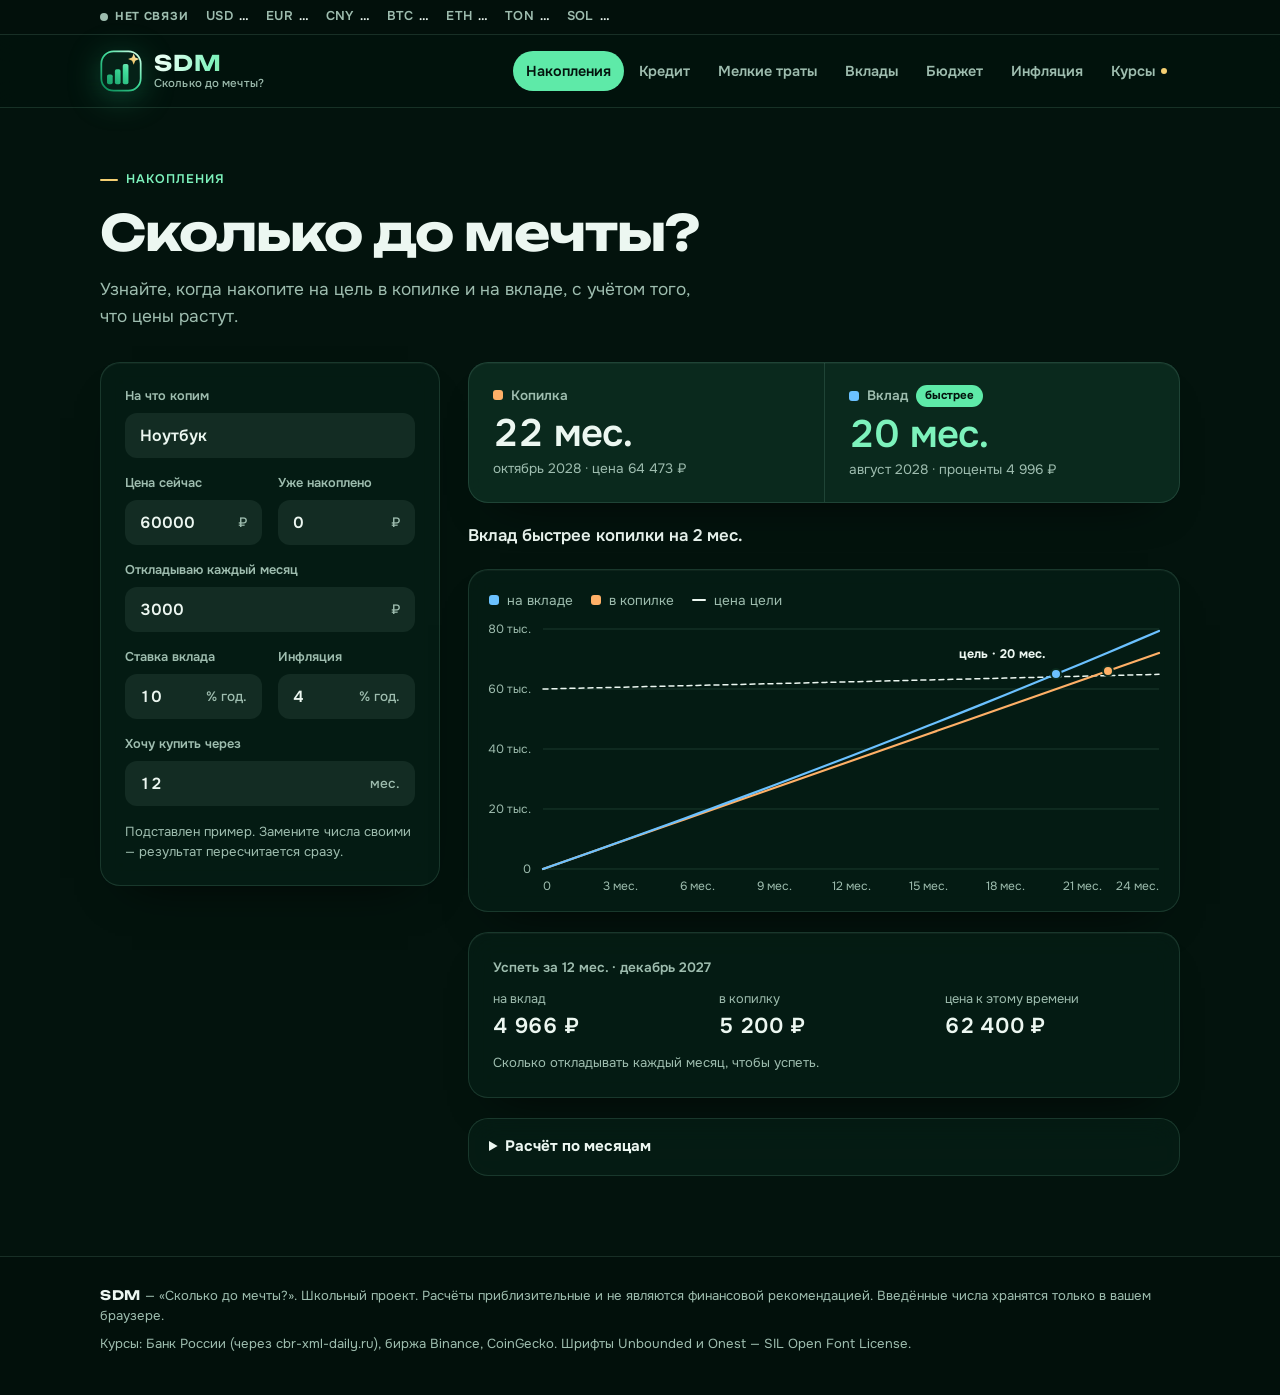
==== index.html @ 2f479aab "SDM: сайт «Сколько до мечты?» с новым дизайном и курсами онлайн - тёмно-зелёный переливающийся фон, " ====
<!doctype html>
<html lang="ru">
<head>
  <meta charset="utf-8">
  <meta name="viewport" content="width=device-width, initial-scale=1">
  <title>SDM — Сколько до мечты? Калькулятор накоплений для школьника</title>
  <meta name="description" content="SDM («Сколько до мечты?») — бесплатный калькулятор: когда накопите на мечту в копилке и на вкладе с учётом роста цен. Кредит, вклады, бюджет, инфляция и курсы валют.">
  <meta name="theme-color" content="#03130D">
  <link rel="canonical" href="https://egor0897.github.io/skolkodomechty/">
  <link rel="icon" href="favicon.svg" type="image/svg+xml">
  <meta property="og:type" content="website">
  <meta property="og:locale" content="ru_RU">
  <meta property="og:site_name" content="SDM — Сколько до мечты?">
  <meta property="og:title" content="SDM — Сколько до мечты? Калькулятор накоплений для школьника">
  <meta property="og:description" content="SDM («Сколько до мечты?») — бесплатный калькулятор: когда накопите на мечту в копилке и на вкладе с учётом роста цен. Кредит, вклады, бюджет, инфляция и курсы валют.">
  <meta property="og:url" content="https://egor0897.github.io/skolkodomechty/">
  <meta property="og:image" content="https://egor0897.github.io/skolkodomechty/img/og.jpg">
  <meta name="twitter:card" content="summary_large_image">
  <!-- шрифты Unbounded и Onest лежат на самом сайте, интернет-сервисы шрифтов не нужны -->
  <link rel="preload" href="fonts/onest-cyrillic-400-normal.woff2" as="font" type="font/woff2" crossorigin>
  <link rel="preload" href="fonts/unbounded-cyrillic-700-normal.woff2" as="font" type="font/woff2" crossorigin>
  <link rel="stylesheet" href="css/fonts.css">
  <link rel="stylesheet" href="css/style.css">
  <script type="application/ld+json">{"@context": "https://schema.org", "@type": "WebApplication", "name": "SDM — Сколько до мечты?", "alternateName": ["SDM", "Сколько до мечты"], "url": "https://egor0897.github.io/skolkodomechty/", "applicationCategory": "FinanceApplication", "operatingSystem": "Any", "inLanguage": "ru", "description": "SDM («Сколько до мечты?») — бесплатный калькулятор: когда накопите на мечту в копилке и на вкладе с учётом роста цен. Кредит, вклады, бюджет, инфляция и курсы валют.", "offers": {"@type": "Offer", "price": "0", "priceCurrency": "RUB"}}</script>
</head>
<!-- data-page сообщает скрипту app.js, какую страницу показать -->
<body data-page="goal">
  <div class="bg" aria-hidden="true"></div>

  <!-- строка курсов: её заполняет js/live.js -->
  <div class="ticker">
    <a class="wrap ticker-in" id="ticker-items" href="rates.html" aria-label="Курсы валют и криптовалют — открыть страницу «Курсы»"><span class="live"><i></i>загрузка…</span></a>
  </div>

  <header class="top">
    <div class="wrap top-in">
      <a class="brand" href="index.html" aria-label="SDM — Сколько до мечты? На главную">
        <svg viewBox="0 0 48 48" aria-hidden="true">
          <defs>
            <linearGradient id="sdm-g" x1="6" y1="44" x2="42" y2="4" gradientUnits="userSpaceOnUse"><stop offset="0" stop-color="#0E8F5C"/><stop offset=".55" stop-color="#3FDC9A"/><stop offset="1" stop-color="#C8FFE6"/></linearGradient>
            <linearGradient id="sdm-s" x1="33" y1="16" x2="43" y2="4" gradientUnits="userSpaceOnUse"><stop offset="0" stop-color="#E9B949"/><stop offset="1" stop-color="#FFF1C2"/></linearGradient>
          </defs>
          <rect x="1.5" y="1.5" width="45" height="45" rx="14" fill="#052117" stroke="url(#sdm-g)" stroke-width="2"/>
          <rect x="8" y="28" width="6.5" height="11" rx="2" fill="url(#sdm-g)"/>
          <rect x="17" y="22" width="6.5" height="17" rx="2" fill="url(#sdm-g)"/>
          <rect x="26" y="16" width="6.5" height="23" rx="2" fill="url(#sdm-g)"/>
          <path d="M38.5 4l1.8 4.6 4.6 1.8-4.6 1.8-1.8 4.6-1.8-4.6-4.6-1.8 4.6-1.8z" fill="url(#sdm-s)"/>
        </svg>
        <span class="brand-text"><b>SDM</b><small>Сколько до мечты?</small></span>
      </a>
      <nav class="nav" aria-label="Разделы">
        <a href="index.html" aria-current="page">Накопления</a>
        <a href="credit.html">Кредит</a>
        <a href="expenses.html">Мелкие траты</a>
        <a href="deposits.html">Вклады</a>
        <a href="budget.html">Бюджет</a>
        <a href="inflation.html">Инфляция</a>
        <a href="rates.html" class="new">Курсы</a>
      </nav>
    </div>
  </header>

  <main class="wrap">
    <section class="intro">
      <p class="eyebrow">Накопления</p>
      <h1>Сколько до мечты?</h1>
      <p class="lead">Узнайте, когда накопите на цель в копилке и на вкладе, с учётом того, что цены растут.</p>
    </section>

    <div class="layout">
      <!-- форму и результаты заполняет js/app.js -->
      <form class="card form" id="form" novalidate></form>
      <section class="results" id="results" aria-live="polite">
        <noscript><p class="alert">Для работы калькулятора включите JavaScript в браузере.</p></noscript>
      </section>
    </div>
  </main>

  <footer class="foot">
    <div class="wrap">
      <p><b>SDM</b> — «Сколько до мечты?». Школьный проект. Расчёты приблизительные и не являются финансовой рекомендацией. Введённые числа хранятся только в вашем браузере.</p>
      <p>Курсы: Банк России (через cbr-xml-daily.ru), биржа Binance, CoinGecko. Шрифты Unbounded и Onest — SIL Open Font License.</p>
    </div>
  </footer>

  <div class="tip" id="tip" role="tooltip" hidden></div>

  <script src="js/finance.js"></script>
  <script src="js/live.js"></script>
  <script src="js/app.js"></script>
</body>
</html>
---- css/fonts.css ----
/* Шрифты лежат на самом сайте (папка fonts): Unbounded — заголовки и логотип, Onest — текст.
   Оба шрифта бесплатные (лицензия SIL Open Font License). */
@font-face { font-family: "Unbounded"; font-style: normal; font-weight: 500; font-display: swap;
  src: url("../fonts/unbounded-cyrillic-500-normal.woff2") format("woff2"); unicode-range: U+0301,U+0400-045F,U+0490-0491,U+04B0-04B1,U+2116; }
@font-face { font-family: "Unbounded"; font-style: normal; font-weight: 500; font-display: swap;
  src: url("../fonts/unbounded-latin-ext-500-normal.woff2") format("woff2"); unicode-range: U+0100-02BA,U+02BD-02C5,U+02C7-02CC,U+02CE-02D7,U+02DD-02FF,U+0304,U+0308,U+0329,U+1D00-1DBF,U+1E00-1E9F,U+1EF2-1EFF,U+2020,U+20A0-20AB,U+20AD-20C0,U+2113,U+2C60-2C7F,U+A720-A7FF; }
@font-face { font-family: "Unbounded"; font-style: normal; font-weight: 500; font-display: swap;
  src: url("../fonts/unbounded-latin-500-normal.woff2") format("woff2"); unicode-range: U+0000-00FF,U+0131,U+0152-0153,U+02BB-02BC,U+02C6,U+02DA,U+02DC,U+0304,U+0308,U+0329,U+2000-206F,U+20AC,U+2122,U+2191,U+2193,U+2212,U+2215,U+FEFF,U+FFFD; }
@font-face { font-family: "Unbounded"; font-style: normal; font-weight: 700; font-display: swap;
  src: url("../fonts/unbounded-cyrillic-700-normal.woff2") format("woff2"); unicode-range: U+0301,U+0400-045F,U+0490-0491,U+04B0-04B1,U+2116; }
@font-face { font-family: "Unbounded"; font-style: normal; font-weight: 700; font-display: swap;
  src: url("../fonts/unbounded-latin-ext-700-normal.woff2") format("woff2"); unicode-range: U+0100-02BA,U+02BD-02C5,U+02C7-02CC,U+02CE-02D7,U+02DD-02FF,U+0304,U+0308,U+0329,U+1D00-1DBF,U+1E00-1E9F,U+1EF2-1EFF,U+2020,U+20A0-20AB,U+20AD-20C0,U+2113,U+2C60-2C7F,U+A720-A7FF; }
@font-face { font-family: "Unbounded"; font-style: normal; font-weight: 700; font-display: swap;
  src: url("../fonts/unbounded-latin-700-normal.woff2") format("woff2"); unicode-range: U+0000-00FF,U+0131,U+0152-0153,U+02BB-02BC,U+02C6,U+02DA,U+02DC,U+0304,U+0308,U+0329,U+2000-206F,U+20AC,U+2122,U+2191,U+2193,U+2212,U+2215,U+FEFF,U+FFFD; }
@font-face { font-family: "Onest"; font-style: normal; font-weight: 400; font-display: swap;
  src: url("../fonts/onest-cyrillic-400-normal.woff2") format("woff2"); unicode-range: U+0301,U+0400-045F,U+0490-0491,U+04B0-04B1,U+2116; }
@font-face { font-family: "Onest"; font-style: normal; font-weight: 400; font-display: swap;
  src: url("../fonts/onest-latin-ext-400-normal.woff2") format("woff2"); unicode-range: U+0100-02BA,U+02BD-02C5,U+02C7-02CC,U+02CE-02D7,U+02DD-02FF,U+0304,U+0308,U+0329,U+1D00-1DBF,U+1E00-1E9F,U+1EF2-1EFF,U+2020,U+20A0-20AB,U+20AD-20C0,U+2113,U+2C60-2C7F,U+A720-A7FF; }
@font-face { font-family: "Onest"; font-style: normal; font-weight: 400; font-display: swap;
  src: url("../fonts/onest-latin-400-normal.woff2") format("woff2"); unicode-range: U+0000-00FF,U+0131,U+0152-0153,U+02BB-02BC,U+02C6,U+02DA,U+02DC,U+0304,U+0308,U+0329,U+2000-206F,U+20AC,U+2122,U+2191,U+2193,U+2212,U+2215,U+FEFF,U+FFFD; }
@font-face { font-family: "Onest"; font-style: normal; font-weight: 500; font-display: swap;
  src: url("../fonts/onest-cyrillic-500-normal.woff2") format("woff2"); unicode-range: U+0301,U+0400-045F,U+0490-0491,U+04B0-04B1,U+2116; }
@font-face { font-family: "Onest"; font-style: normal; font-weight: 500; font-display: swap;
  src: url("../fonts/onest-latin-ext-500-normal.woff2") format("woff2"); unicode-range: U+0100-02BA,U+02BD-02C5,U+02C7-02CC,U+02CE-02D7,U+02DD-02FF,U+0304,U+0308,U+0329,U+1D00-1DBF,U+1E00-1E9F,U+1EF2-1EFF,U+2020,U+20A0-20AB,U+20AD-20C0,U+2113,U+2C60-2C7F,U+A720-A7FF; }
@font-face { font-family: "Onest"; font-style: normal; font-weight: 500; font-display: swap;
  src: url("../fonts/onest-latin-500-normal.woff2") format("woff2"); unicode-range: U+0000-00FF,U+0131,U+0152-0153,U+02BB-02BC,U+02C6,U+02DA,U+02DC,U+0304,U+0308,U+0329,U+2000-206F,U+20AC,U+2122,U+2191,U+2193,U+2212,U+2215,U+FEFF,U+FFFD; }
@font-face { font-family: "Onest"; font-style: normal; font-weight: 600; font-display: swap;
  src: url("../fonts/onest-cyrillic-600-normal.woff2") format("woff2"); unicode-range: U+0301,U+0400-045F,U+0490-0491,U+04B0-04B1,U+2116; }
@font-face { font-family: "Onest"; font-style: normal; font-weight: 600; font-display: swap;
  src: url("../fonts/onest-latin-ext-600-normal.woff2") format("woff2"); unicode-range: U+0100-02BA,U+02BD-02C5,U+02C7-02CC,U+02CE-02D7,U+02DD-02FF,U+0304,U+0308,U+0329,U+1D00-1DBF,U+1E00-1E9F,U+1EF2-1EFF,U+2020,U+20A0-20AB,U+20AD-20C0,U+2113,U+2C60-2C7F,U+A720-A7FF; }
@font-face { font-family: "Onest"; font-style: normal; font-weight: 600; font-display: swap;
  src: url("../fonts/onest-latin-600-normal.woff2") format("woff2"); unicode-range: U+0000-00FF,U+0131,U+0152-0153,U+02BB-02BC,U+02C6,U+02DA,U+02DC,U+0304,U+0308,U+0329,U+2000-206F,U+20AC,U+2122,U+2191,U+2193,U+2212,U+2215,U+FEFF,U+FFFD; }
@font-face { font-family: "Onest"; font-style: normal; font-weight: 700; font-display: swap;
  src: url("../fonts/onest-cyrillic-700-normal.woff2") format("woff2"); unicode-range: U+0301,U+0400-045F,U+0490-0491,U+04B0-04B1,U+2116; }
@font-face { font-family: "Onest"; font-style: normal; font-weight: 700; font-display: swap;
  src: url("../fonts/onest-latin-ext-700-normal.woff2") format("woff2"); unicode-range: U+0100-02BA,U+02BD-02C5,U+02C7-02CC,U+02CE-02D7,U+02DD-02FF,U+0304,U+0308,U+0329,U+1D00-1DBF,U+1E00-1E9F,U+1EF2-1EFF,U+2020,U+20A0-20AB,U+20AD-20C0,U+2113,U+2C60-2C7F,U+A720-A7FF; }
@font-face { font-family: "Onest"; font-style: normal; font-weight: 700; font-display: swap;
  src: url("../fonts/onest-latin-700-normal.woff2") format("woff2"); unicode-range: U+0000-00FF,U+0131,U+0152-0153,U+02BB-02BC,U+02C6,U+02DA,U+02DC,U+0304,U+0308,U+0329,U+2000-206F,U+20AC,U+2122,U+2191,U+2193,U+2212,U+2215,U+FEFF,U+FFFD; }
---- css/style.css ----
/* ОФОРМЛЕНИЕ САЙТА SDM — «Сколько до мечты?»
   Все цвета заданы один раз в переменных (--bg, --accent и т. д.).
   Фон — тёмно-зелёный и медленно «переливается» (блок .bg).
   Правила @media (max-width: ...) перестраивают страницу для телефонов. */

:root {
  --bg: #03130D;
  --surface: rgba(7, 32, 23, .66);
  --surface-2: rgba(14, 48, 35, .78);
  --solid: #0A2A1E;
  --soft: rgba(210, 255, 232, .07);
  --soft-2: rgba(210, 255, 232, .11);
  --ink: #ECF7F1;
  --muted: #9EBDAF;
  --line: rgba(170, 255, 214, .13);
  --accent: #5EEAA8;
  --accent-ink: #7DF2BC;
  --accent-soft: rgba(94, 234, 168, .14);
  --on-accent: #03130D;
  --gold: #F4CF72;
  --bad: #FF8F7D;
  --bad-soft: rgba(255, 143, 125, .14);
  --s1: #6BC1FF;      /* вклад */
  --s2: #FFB067;      /* копилка */
  --hover: rgba(255, 255, 255, .06);
  --bar-muted: rgba(210, 255, 232, .2);
  --shadow: 0 1px 0 rgba(255, 255, 255, .04) inset, 0 24px 48px -32px rgba(0, 0, 0, .9);
  --radius: 20px;
  --font: "Onest", system-ui, -apple-system, "Segoe UI", Roboto, sans-serif;
  --display: "Unbounded", "Onest", system-ui, sans-serif;
  color-scheme: dark;
}

*, *::before, *::after { box-sizing: border-box; }
[hidden] { display: none !important; }
html { background: var(--bg); }
body { margin: 0; min-height: 100vh; background: var(--bg); color: var(--ink); font-family: var(--font); font-size: 16px; line-height: 1.55; -webkit-font-smoothing: antialiased; overflow-x: hidden; }
h1, h2, p { margin: 0; }
a { color: inherit; }
:focus-visible { outline: 2px solid var(--accent); outline-offset: 3px; border-radius: 6px; }
.wrap { max-width: 1120px; margin-inline: auto; padding-left: max(20px, env(safe-area-inset-left, 0px)); padding-right: max(20px, env(safe-area-inset-right, 0px)); }
.sr { position: absolute; width: 1px; height: 1px; overflow: hidden; clip: rect(0 0 0 0); white-space: nowrap; }

/* ---------- переливающийся фон ----------
   Несколько размытых зелёных «пятен» медленно плавают, а сверху проходит блик.
   Двигаем только transform — это не нагружает компьютер. */
.bg { position: fixed; inset: 0; z-index: -1; overflow: hidden; pointer-events: none; background: radial-gradient(120% 90% at 50% 0%, #0C3D2B 0%, #06261C 45%, #03150F 100%); }
.bg::before { content: ""; position: absolute; inset: -25%;
  background:
    radial-gradient(28% 24% at 22% 28%, rgba(30, 175, 110, .72), transparent 70%),
    radial-gradient(26% 22% at 78% 18%, rgba(14, 135, 115, .75), transparent 70%),
    radial-gradient(32% 28% at 64% 82%, rgba(60, 205, 130, .45), transparent 70%),
    radial-gradient(24% 24% at 14% 84%, rgba(10, 110, 80, .8), transparent 70%),
    radial-gradient(20% 18% at 88% 62%, rgba(150, 225, 110, .26), transparent 70%),
    radial-gradient(18% 16% at 46% 50%, rgba(20, 150, 140, .35), transparent 70%);
  filter: blur(42px); animation: drift 22s ease-in-out infinite alternate; }
.bg::after { content: ""; position: absolute; top: -50%; left: -100%; width: 300%; height: 200%;
  background: linear-gradient(110deg, transparent 36%, rgba(170, 255, 215, .09) 45%, rgba(255, 236, 170, .08) 50%, rgba(120, 255, 200, .09) 55%, transparent 64%);
  animation: sheen 12s ease-in-out infinite alternate; }
@keyframes drift {
  0% { transform: translate3d(0, 0, 0) rotate(0deg) scale(1); }
  50% { transform: translate3d(4%, -3%, 0) rotate(8deg) scale(1.08); }
  100% { transform: translate3d(-4%, 3%, 0) rotate(-6deg) scale(1.02); }
}
@keyframes sheen { from { transform: translateX(-26%); } to { transform: translateX(26%); } }

/* ---------- бегущая строка курсов (без движения: прокручивается пальцем) ---------- */
.ticker { border-bottom: 1px solid var(--line); background: rgba(2, 14, 10, .55); font-size: .8rem; }
.ticker-in { display: flex; align-items: center; gap: 18px; min-height: 34px; overflow-x: auto; scrollbar-width: none; white-space: nowrap; }
.ticker-in::-webkit-scrollbar { display: none; }
.ticker a { text-decoration: none; display: flex; align-items: center; gap: 18px; }
.t-item { display: inline-flex; align-items: baseline; gap: 6px; font-variant-numeric: tabular-nums; }
.t-item b { font-weight: 600; color: var(--muted); letter-spacing: .02em; }
.t-item span { font-weight: 600; transition: color .4s; }
.t-ch { font-size: .74rem; font-weight: 600; }
.up { color: var(--accent-ink); }
.down { color: var(--bad); }
.flash-up { color: var(--accent-ink) !important; }
.flash-down { color: var(--bad) !important; }
.live { display: inline-flex; align-items: center; gap: 7px; font-size: .72rem; font-weight: 700; letter-spacing: .06em; text-transform: uppercase; color: var(--muted); }
.live i { width: 8px; height: 8px; border-radius: 50%; background: var(--muted); flex: none; }
.live.on { color: var(--accent-ink); }
.live.on i { background: var(--accent); box-shadow: 0 0 0 0 rgba(94, 234, 168, .6); animation: pulse 1.8s ease-out infinite; }
.live.slow { color: var(--gold); }
.live.slow i { background: var(--gold); }
@keyframes pulse { 0% { box-shadow: 0 0 0 0 rgba(94, 234, 168, .55); } 100% { box-shadow: 0 0 0 9px rgba(94, 234, 168, 0); } }

/* ---------- шапка ---------- */
.top { position: sticky; top: 0; z-index: 20; background: rgba(3, 19, 13, .62); backdrop-filter: saturate(1.3) blur(16px); -webkit-backdrop-filter: saturate(1.3) blur(16px); border-bottom: 1px solid var(--line); }
.top-in { display: flex; align-items: center; gap: 24px; min-height: 72px; }
.brand { display: flex; align-items: center; gap: 12px; text-decoration: none; flex: none; }
.brand svg { width: 42px; height: 42px; flex: none; filter: drop-shadow(0 6px 16px rgba(46, 210, 140, .28)); }
.brand-text { display: flex; flex-direction: column; line-height: 1.05; }
.brand-text b { font-family: var(--display); font-weight: 700; font-size: 1.35rem; letter-spacing: .04em; background: linear-gradient(100deg, #E9FFF4 10%, #7DF2BC 55%, #F4CF72 95%); -webkit-background-clip: text; background-clip: text; color: transparent; }
.brand-text small { font-size: .72rem; font-weight: 500; color: var(--muted); margin-top: 3px; letter-spacing: .01em; }
.nav { display: flex; gap: 2px; margin-left: auto; min-width: 0; overflow-x: auto; scrollbar-width: none; }
.nav::-webkit-scrollbar { display: none; }
.nav a { padding: 9px 13px; border-radius: 999px; font-size: .9rem; font-weight: 600; color: var(--muted); text-decoration: none; white-space: nowrap; transition: color .2s, background-color .2s; }
.nav a:hover { color: var(--ink); background: var(--soft); }
.nav a[aria-current="page"] { color: var(--on-accent); background: var(--accent); }
.nav a.new::after { content: ""; display: inline-block; width: 6px; height: 6px; margin-left: 6px; border-radius: 50%; background: var(--gold); vertical-align: 2px; }
.nav a[aria-current="page"].new::after { background: var(--on-accent); }
@media (max-width: 980px) {
  .top-in { flex-wrap: wrap; gap: 8px; padding-block: 10px; min-height: 0; }
  .nav { margin-left: -13px; width: calc(100% + 13px); }
}

/* ---------- заголовок страницы ---------- */
.intro { padding-block: 56px 32px; max-width: 720px; }
.eyebrow { display: inline-flex; align-items: center; gap: 8px; font-size: .78rem; font-weight: 600; letter-spacing: .08em; text-transform: uppercase; color: var(--accent-ink); margin-bottom: 16px; }
.eyebrow::before { content: ""; width: 18px; height: 2px; border-radius: 1px; background: var(--gold); }
h1 { font-family: var(--display); font-weight: 700; font-size: clamp(1.9rem, 1.2rem + 3vw, 3.1rem); line-height: 1.1; letter-spacing: -.02em; text-wrap: balance; }
.lead { margin-top: 16px; font-size: 1.08rem; color: var(--muted); max-width: 56ch; }

/* ---------- раскладка ---------- */
.layout { display: grid; grid-template-columns: minmax(0, 340px) minmax(0, 1fr); gap: 28px; align-items: start; padding-bottom: 80px; }
.layout.wide-form { grid-template-columns: minmax(0, 1.1fr) minmax(0, 1fr); }
@media (max-width: 900px) { .layout, .layout.wide-form { grid-template-columns: 1fr; } }
.card { background: var(--surface); border: 1px solid var(--line); border-radius: var(--radius); padding: 24px; box-shadow: var(--shadow); min-width: 0; backdrop-filter: blur(14px) saturate(1.2); -webkit-backdrop-filter: blur(14px) saturate(1.2); }
.card-title { font-size: 1rem; font-weight: 700; margin-bottom: 16px; }
.card-head { display: flex; align-items: center; justify-content: space-between; gap: 12px; flex-wrap: wrap; margin-bottom: 16px; }
.card-head .card-title { margin: 0; }

/* ---------- форма ---------- */
.form { display: grid; grid-template-columns: repeat(2, minmax(0, 1fr)); gap: 16px; }
.field { display: flex; flex-direction: column; gap: 6px; min-width: 0; }
.field.wide, .form .hint, .form-group { grid-column: 1 / -1; }
.label { font-size: .8rem; font-weight: 600; color: var(--muted); }
.input { display: flex; align-items: center; min-width: 0; background: var(--soft); border: 1px solid transparent; border-radius: 12px; transition: border-color .2s, background-color .2s; }
.input:hover { background: var(--soft-2); }
.input:focus-within { border-color: var(--accent); background: rgba(3, 19, 13, .6); }
.input input, .input select { flex: 1; min-width: 0; width: 100%; border: 0; background: transparent; color: var(--ink); font: 600 1rem/1.2 var(--font); font-variant-numeric: tabular-nums; padding: 12px 14px; }
.input input:focus, .input select:focus { outline: none; }
.input input::placeholder { color: var(--muted); font-weight: 500; }
.input select { cursor: pointer; appearance: none; -webkit-appearance: none; }
.input select option { background: var(--solid); color: var(--ink); }
.input.sel::after { content: "▾"; color: var(--muted); font-size: .8rem; padding-right: 12px; pointer-events: none; }
.unit { padding-right: 14px; color: var(--muted); font-size: .85rem; font-weight: 500; white-space: nowrap; }
.hint { font-size: .82rem; color: var(--muted); line-height: 1.5; }
.form-group { font-weight: 700; font-size: .95rem; margin-top: 4px; }
.offer { grid-column: 1 / -1; display: grid; grid-template-columns: 1fr; gap: 12px; margin: 0; padding: 16px 0 0; border: 0; border-top: 1px solid var(--line); }
.offer.filled { animation: glow 1.6s ease-out; }
@keyframes glow { from { background: var(--accent-soft); } to { background: transparent; } }
.expenses-form { display: flex; flex-direction: column; gap: 10px; }
.exp-head, .exp-row { display: grid; grid-template-columns: minmax(0, 1.7fr) minmax(0, 1fr) minmax(0, .7fr) minmax(0, 1.15fr); gap: 8px; align-items: center; }
.exp-head span { font-size: .78rem; font-weight: 600; color: var(--muted); padding-left: 4px; }
.exp-row .input input, .exp-row .input select { padding: 10px 12px; font-size: .95rem; }
@media (max-width: 560px) {
  .exp-head { display: none; }
  .exp-row { grid-template-columns: repeat(3, minmax(0, 1fr)); padding-bottom: 10px; border-bottom: 1px solid var(--line); }
  .exp-row .input:first-child { grid-column: 1 / -1; }
}

/* ---------- результаты ---------- */
.results { display: flex; flex-direction: column; gap: 20px; min-width: 0; }
.stats { display: grid; grid-template-columns: repeat(2, minmax(0, 1fr)); background: var(--surface-2); border: 1px solid var(--line); border-radius: var(--radius); box-shadow: var(--shadow); overflow: hidden; backdrop-filter: blur(14px); -webkit-backdrop-filter: blur(14px); }
.stats.three { grid-template-columns: repeat(3, minmax(0, 1fr)); }
.stat { padding: 22px 24px; display: flex; flex-direction: column; min-width: 0; }
.stat + .stat { border-left: 1px solid var(--line); }
@media (max-width: 640px) {
  .stats, .stats.three { grid-template-columns: 1fr; }
  .stat + .stat { border-left: 0; border-top: 1px solid var(--line); }
}
.stat-k { display: flex; align-items: center; gap: 8px; font-size: .85rem; font-weight: 600; color: var(--muted); }
.stat-k em { font-style: normal; font-size: .72rem; font-weight: 700; color: var(--on-accent); background: var(--accent); border-radius: 999px; padding: 2px 9px; }
.stat strong { margin: 6px 0 2px; font-weight: 600; letter-spacing: -.02em; line-height: 1.15; font-size: clamp(1.7rem, 1.3rem + 1.4vw, 2.4rem); font-variant-numeric: tabular-nums; overflow-wrap: anywhere; transition: color .4s; }
.stats.three .stat strong { font-size: clamp(1.4rem, 1.1rem + 1vw, 1.9rem); }
.stat.win strong { color: var(--accent-ink); }
.stat.warn strong { color: var(--bad); }
.stat-sub { font-size: .85rem; color: var(--muted); }
.key { display: inline-block; width: 10px; height: 10px; border-radius: 3px; flex: none; }
.key.deposit { background: var(--s1); }
.key.piggy { background: var(--s2); }
.key.price { width: 14px; height: 2px; border-radius: 1px; background: var(--ink); }
.verdict { font-size: 1.05rem; font-weight: 600; }
.note { font-size: .95rem; margin-top: 12px; }
.accent { color: var(--accent-ink); }
.alert { background: var(--bad-soft); color: var(--bad); border-radius: 12px; padding: 12px 16px; font-size: .9rem; font-weight: 600; }

/* ---------- график ---------- */
.chart-card { padding: 20px 20px 14px; margin: 0; }
.legend { list-style: none; margin: 0; padding: 0; display: flex; flex-wrap: wrap; gap: 6px 18px; font-size: .85rem; color: var(--muted); }
.legend li { display: flex; align-items: center; gap: 8px; }
.chart { display: grid; grid-template-columns: 54px minmax(0, 1fr); grid-template-rows: 240px 28px; margin-top: 18px; }
.y-axis { position: relative; }
.y-axis span { position: absolute; right: 12px; transform: translateY(-50%); font-size: .75rem; color: var(--muted); white-space: nowrap; font-variant-numeric: tabular-nums; }
.plot { position: relative; }
.plot svg { position: absolute; inset: 0; width: 100%; height: 100%; overflow: visible; }
.grid { stroke: var(--line); stroke-width: 1; vector-effect: non-scaling-stroke; }
.ln { fill: none; stroke-width: 2.2; stroke-linejoin: round; stroke-linecap: round; vector-effect: non-scaling-stroke; }
.ln.deposit { stroke: var(--s1); }
.ln.piggy { stroke: var(--s2); }
.ln.price { stroke: var(--ink); stroke-width: 1.5; stroke-dasharray: 5 4; }
.hit { fill: transparent; }
.hit:hover { fill: var(--hover); }
.dot { position: absolute; width: 12px; height: 12px; border-radius: 50%; transform: translate(-50%, -50%); border: 2px solid var(--solid); pointer-events: none; }
.dot.deposit { background: var(--s1); }
.dot.piggy { background: var(--s2); }
.dot-label { position: absolute; transform: translate(10px, -150%); font-size: .78rem; font-weight: 700; white-space: nowrap; pointer-events: none; }
.dot-label.left { transform: translate(calc(-100% - 10px), -150%); }
.x-axis { grid-column: 2; position: relative; }
.x-axis span { position: absolute; top: 8px; transform: translateX(-50%); font-size: .75rem; color: var(--muted); white-space: nowrap; }
.x-axis span.start { transform: none; }
.x-axis span.end { transform: translateX(-100%); }
@media (max-width: 560px) {
  .chart { grid-template-columns: 46px minmax(0, 1fr); grid-template-rows: 220px 28px; }
  .x-axis span:nth-child(even) { display: none; }
}
.tip { position: fixed; z-index: 50; pointer-events: none; background: #EAF8F0; color: #052117; border-radius: 10px; padding: 10px 12px; font-size: .8rem; line-height: 1.6; font-variant-numeric: tabular-nums; box-shadow: 0 10px 30px -12px rgba(0, 0, 0, .7); }
.tip b { display: block; margin-bottom: 2px; }
.tip div { display: flex; align-items: center; gap: 8px; }
.tip .key.price { background: #052117; }

/* ---------- план, полоски ---------- */
.plan-k { font-size: .85rem; font-weight: 600; color: var(--muted); }
.plan-row { display: grid; grid-template-columns: repeat(3, minmax(0, 1fr)); gap: 16px; margin: 12px 0 10px; }
.result-card .plan-row { grid-template-columns: repeat(2, minmax(0, 1fr)); }
.plan-row div { display: flex; flex-direction: column; min-width: 0; }
.plan-row span { font-size: .8rem; color: var(--muted); }
.plan-row strong { font-size: 1.35rem; font-weight: 600; letter-spacing: -.01em; font-variant-numeric: tabular-nums; }
@media (max-width: 520px) { .plan-row, .result-card .plan-row { grid-template-columns: 1fr; } }
.bars { display: flex; flex-direction: column; gap: 14px; }
.bar-row { display: grid; grid-template-columns: minmax(0, 190px) minmax(0, 1fr); gap: 14px; align-items: center; }
.bar-label { font-size: .9rem; line-height: 1.3; overflow-wrap: anywhere; }
.bar-label small { display: block; color: var(--muted); font-size: .78rem; }
.bar-track { position: relative; height: 22px; margin-right: 96px; }
.bar { position: absolute; left: 0; top: 3px; height: 16px; min-width: 2px; border-radius: 0 6px 6px 0; background: linear-gradient(90deg, #1FA971, var(--accent)); }
.bar.muted { background: var(--bar-muted); }
.bar-val { position: absolute; top: 50%; transform: translate(10px, -50%); font-size: .85rem; font-weight: 700; white-space: nowrap; font-variant-numeric: tabular-nums; }
@media (max-width: 520px) { .bar-row { grid-template-columns: 1fr; gap: 4px; } }

/* ---------- таблицы ---------- */
.months { background: var(--surface); border: 1px solid var(--line); border-radius: var(--radius); padding: 16px 20px; backdrop-filter: blur(14px); -webkit-backdrop-filter: blur(14px); }
.months summary { cursor: pointer; font-weight: 700; font-size: .95rem; }
.table-wrap { margin-top: 14px; max-height: 360px; overflow: auto; }
.table-wrap.plain { max-height: none; margin-top: 0; }
table { width: 100%; border-collapse: collapse; font-size: .85rem; font-variant-numeric: tabular-nums; }
th, td { padding: 8px 10px; text-align: right; white-space: nowrap; border-bottom: 1px solid var(--line); }
th { position: sticky; top: 0; background: var(--solid); color: var(--muted); font-size: .75rem; font-weight: 600; }
th:first-child, td:first-child { text-align: left; }
tr.goal td { background: var(--accent-soft); color: var(--accent-ink); font-weight: 700; }

/* ---------- бюджет ---------- */
.budget-rows { display: flex; flex-direction: column; gap: 18px; }
.budget-rows + .hint, .col-labels + .hint { margin-top: 14px; }
.brow { display: grid; grid-template-columns: minmax(0, 190px) minmax(0, 1fr) minmax(0, 130px); gap: 16px; align-items: center; }
.brow-name strong { display: block; }
.brow-name span { font-size: .82rem; color: var(--muted); }
.btrack { position: relative; height: 14px; border-radius: 7px; background: var(--soft-2); }
.bfill { position: absolute; left: 0; top: 0; bottom: 0; border-radius: 7px; background: var(--accent); }
.bfill.high, .bfill.low { background: var(--bad); }
.bmark { position: absolute; top: -5px; bottom: -5px; width: 2px; margin-left: -1px; background: var(--gold); border-radius: 1px; }
.brow-pct { display: flex; flex-direction: column; align-items: flex-end; gap: 2px; }
.brow-pct strong { font-variant-numeric: tabular-nums; }
.chip { font-size: .72rem; font-weight: 700; border-radius: 999px; padding: 2px 9px; white-space: nowrap; }
.chip.ok { color: var(--accent-ink); background: var(--accent-soft); }
.chip.high, .chip.low { color: var(--bad); background: var(--bad-soft); }
@media (max-width: 640px) {
  .brow { grid-template-columns: 1fr; gap: 8px; }
  .brow-pct { flex-direction: row; align-items: center; justify-content: space-between; }
}

/* ---------- столбики инфляции ---------- */
.cols { display: flex; align-items: flex-end; gap: 4px; height: 210px; padding-top: 26px; }
.col { flex: 1; position: relative; height: 100%; display: flex; align-items: flex-end; justify-content: center; min-width: 0; }
.col-fill { width: 100%; max-width: 26px; min-height: 2px; border-radius: 5px 5px 0 0; background: var(--bar-muted); transition: opacity .2s; }
.col-fill.last { background: linear-gradient(180deg, var(--accent), #1FA971); }
.col:hover .col-fill { opacity: .75; }
.col-val { position: absolute; bottom: calc(var(--h) + 4px); left: 50%; transform: translateX(-50%); font-size: .75rem; font-weight: 700; white-space: nowrap; pointer-events: none; }
.col:first-child .col-val { left: 0; transform: none; }
.col:last-child .col-val { left: auto; right: 0; transform: none; }
.col-labels { display: flex; gap: 4px; margin-top: 8px; }
.col-labels span { flex: 1; text-align: center; font-size: .72rem; color: var(--muted); white-space: nowrap; min-width: 0; }

/* ---------- предложения банка (строки внутри одной карточки, без вложенных окон) ---------- */
.offers-list { display: flex; flex-direction: column; }
.o-row { display: grid; grid-template-columns: minmax(0, 1fr) auto; gap: 8px 18px; align-items: center; padding: 16px 0; border-top: 1px solid var(--line); }
.o-row:first-child { border-top: 0; padding-top: 0; }
.o-name { font-weight: 700; font-size: 1rem; }
.o-name small { display: inline-block; margin-left: 8px; font-size: .7rem; font-weight: 700; color: var(--on-accent); background: var(--gold); border-radius: 999px; padding: 1px 8px; vertical-align: 2px; }
.o-text { font-size: .88rem; color: var(--muted); margin-top: 3px; }
.o-actions { display: flex; gap: 8px; flex-wrap: wrap; justify-content: flex-end; }
.btn { display: inline-flex; align-items: center; justify-content: center; gap: 6px; min-height: 40px; padding: 8px 16px; border-radius: 999px; font: 600 .88rem/1 var(--font); text-decoration: none; cursor: pointer; border: 1px solid var(--line); background: var(--soft); color: var(--ink); white-space: nowrap; transition: background-color .2s, border-color .2s, color .2s; }
.btn:hover { background: var(--soft-2); border-color: rgba(170, 255, 214, .3); }
.btn.primary { background: var(--accent); border-color: var(--accent); color: var(--on-accent); }
.btn.primary:hover { background: var(--accent-ink); }
.btn svg { width: 14px; height: 14px; flex: none; }
.fine { font-size: .75rem; color: var(--muted); margin-top: 14px; line-height: 1.5; }
@media (max-width: 560px) {
  .o-row { grid-template-columns: 1fr; }
  .o-actions { justify-content: flex-start; }
}

/* ---------- курсы: криптовалюты и валюты ---------- */
.mkt { display: flex; flex-direction: column; }
.m-row { display: grid; grid-template-columns: minmax(0, 1.4fr) minmax(0, 1fr) minmax(0, 1fr) 76px 96px; gap: 12px; align-items: center; padding: 12px 0; border-top: 1px solid var(--line); font-variant-numeric: tabular-nums; }
.m-row.head { border-top: 0; padding-top: 0; font-size: .74rem; font-weight: 600; color: var(--muted); }
.m-row.fx { grid-template-columns: minmax(0, 1.6fr) minmax(0, 1fr) minmax(0, 1fr); }
.m-row > :not(:first-child) { text-align: right; }
.coin { display: flex; align-items: center; gap: 10px; min-width: 0; }
.coin i.sm { font-size: .5rem; letter-spacing: -.02em; }
.coin i { width: 32px; height: 32px; border-radius: 50%; display: grid; place-items: center; flex: none; font: 700 .62rem/1 var(--display); color: #052117; background: var(--c, var(--accent)); }
.coin b { display: block; font-weight: 700; }
.coin small { display: block; color: var(--muted); font-size: .76rem; overflow: hidden; text-overflow: ellipsis; white-space: nowrap; }
.px { font-weight: 600; transition: color .5s; }
.px-rub { color: var(--muted); font-size: .88rem; }
.ch { font-weight: 700; font-size: .85rem; }
.spark { width: 96px; height: 30px; display: block; }
.spark path { fill: none; stroke-width: 1.6; stroke-linejoin: round; stroke-linecap: round; }
.spark.up path { stroke: var(--accent); }
.spark.down path { stroke: var(--bad); }
.wait { color: var(--muted); }
@media (max-width: 640px) {
  .m-row { grid-template-columns: minmax(0, 1.3fr) minmax(0, 1fr) 64px; }
  .m-row .px-rub, .m-row .spark-cell { display: none; }
  .m-row.fx { grid-template-columns: minmax(0, 1.4fr) minmax(0, 1fr) minmax(0, .8fr); }
}

/* ---------- подвал ---------- */
.foot { border-top: 1px solid var(--line); padding-block: 28px 40px; font-size: .82rem; color: var(--muted); background: rgba(2, 14, 10, .45); }
.foot p + p { margin-top: 8px; }
.foot b { color: var(--ink); font-family: var(--display); font-weight: 700; letter-spacing: .04em; }

@media (prefers-reduced-motion: reduce) {
  *, *::before, *::after { transition: none !important; animation: none !important; }
}
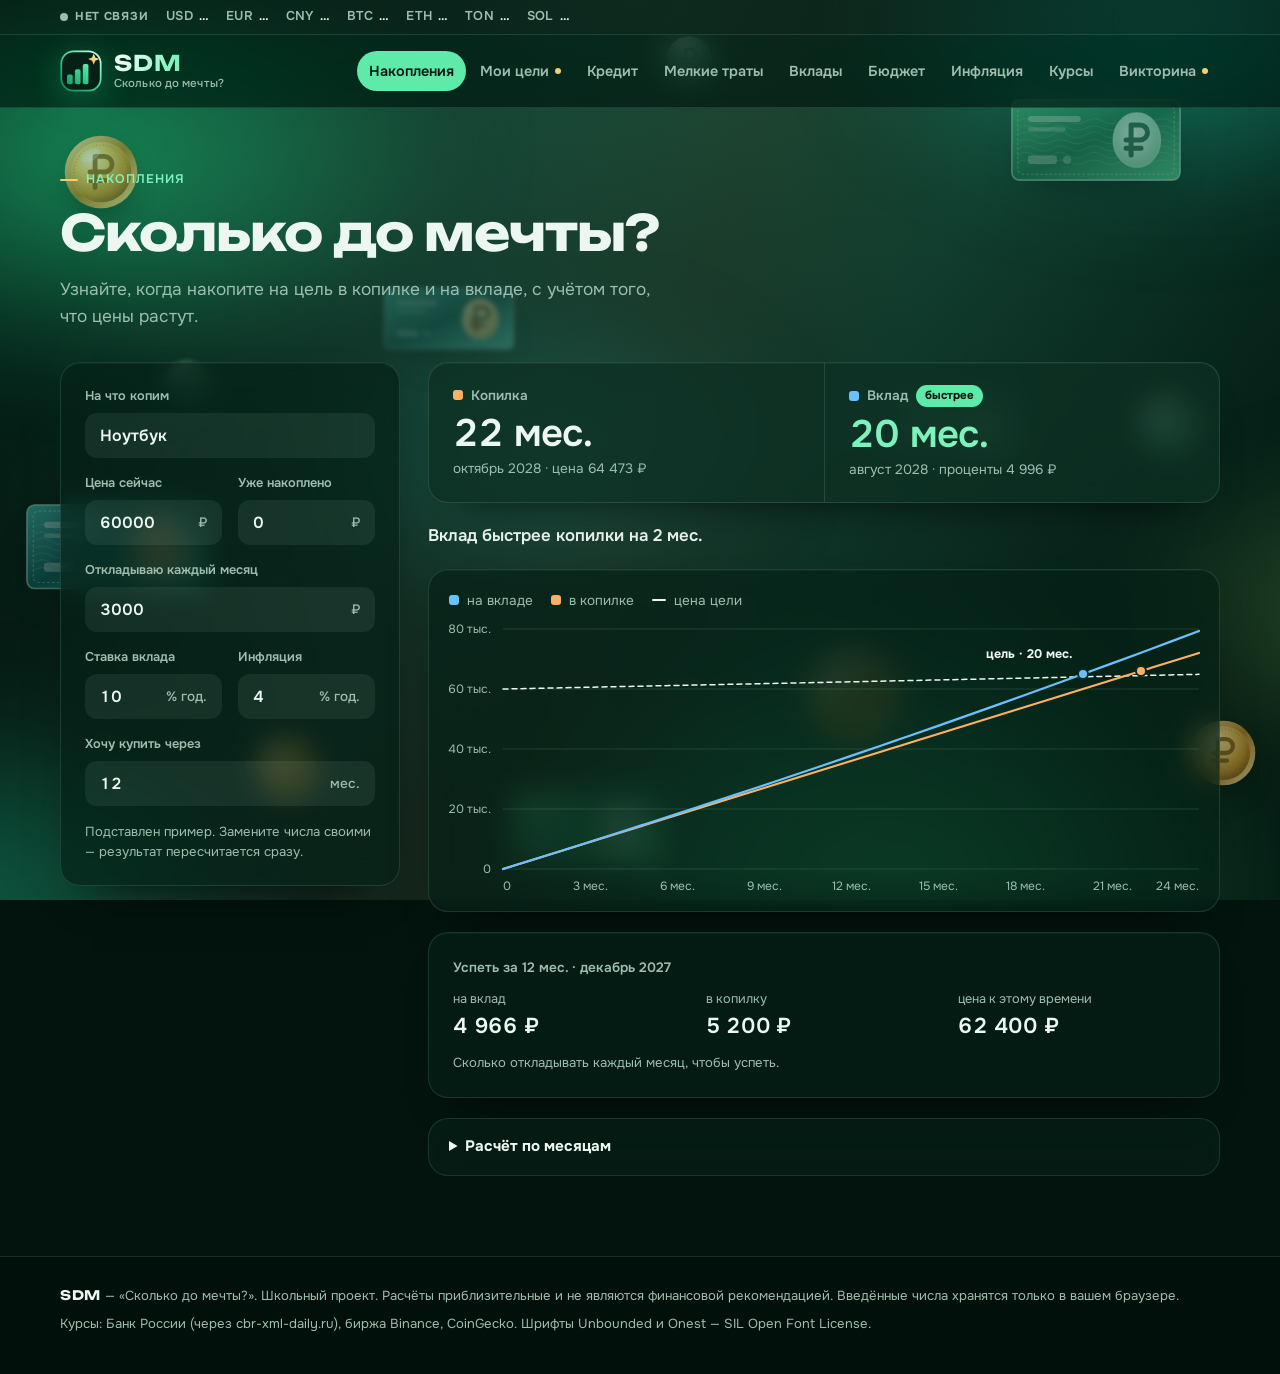
==== commit f94fee43: "SDM: монеты и купюры на фоне, переходы между вкладками, «Мои цели» и викторина - фон: переливающееся" ====
--- a/index.html
+++ b/index.html
@@ -21,11 +21,26 @@
   <link rel="preload" href="fonts/unbounded-cyrillic-700-normal.woff2" as="font" type="font/woff2" crossorigin>
   <link rel="stylesheet" href="css/fonts.css">
   <link rel="stylesheet" href="css/style.css">
+  <script>if ("onpagereveal" in window) document.documentElement.classList.add("vt");</script>
   <script type="application/ld+json">{"@context": "https://schema.org", "@type": "WebApplication", "name": "SDM — Сколько до мечты?", "alternateName": ["SDM", "Сколько до мечты"], "url": "https://egor0897.github.io/skolkodomechty/", "applicationCategory": "FinanceApplication", "operatingSystem": "Any", "inLanguage": "ru", "description": "SDM («Сколько до мечты?») — бесплатный калькулятор: когда накопите на мечту в копилке и на вкладе с учётом роста цен. Кредит, вклады, бюджет, инфляция и курсы валют.", "offers": {"@type": "Offer", "price": "0", "priceCurrency": "RUB"}}</script>
 </head>
 <!-- data-page сообщает скрипту app.js, какую страницу показать -->
 <body data-page="goal">
-  <div class="bg" aria-hidden="true"></div>
+  <!-- фон: зелёное сияние, монеты и купюры (картинки в папке img, движение — в css/style.css) -->
+  <div class="bg" aria-hidden="true"><div class="money">
+    <span class="bm bm-coin bm-gold" style="--x:5%;--y:15%;--s:74px;--d:17s;--dl:-2s;--r:-14deg;--o:.62;--tx:14px;--ty:-22px;--g:4.5s"><i></i></span>
+    <span class="bm bm-note bm-green" style="--x:79%;--y:11%;--s:170px;--d:21s;--dl:-6s;--r:8deg;--o:.5;--tx:-20px;--ty:-29px;--g:5.5s"><i></i></span>
+    <span class="bm bm-coin bm-mint" style="--x:89%;--y:44%;--s:58px;--d:15s;--dl:-9s;--r:20deg;--o:.62;--tx:26px;--ty:-36px;--g:6.5s"><i></i></span>
+    <span class="bm bm-note bm-teal" style="--x:2%;--y:56%;--s:180px;--d:23s;--dl:-3s;--r:-10deg;--o:.5;--tx:-32px;--ty:-43px;--g:7.5s"><i></i></span>
+    <span class="bm bm-coin bm-gold" style="--x:20%;--y:82%;--s:62px;--d:19s;--dl:-12s;--r:6deg;--o:.62;--tx:14px;--ty:-50px;--g:4.5s"><i></i></span>
+    <span class="bm bm-coin bm-gold bm-far" style="--x:63%;--y:72%;--s:96px;--d:25s;--dl:-5s;--r:-8deg;--o:.3;--tx:-20px;--ty:-22px;--g:5.5s"><i></i></span>
+    <span class="bm bm-note bm-green" style="--x:40%;--y:88%;--s:150px;--d:22s;--dl:-14s;--r:-4deg;--o:.5;--tx:26px;--ty:-29px;--g:6.5s"><i></i></span>
+    <span class="bm bm-coin bm-mint" style="--x:52%;--y:4%;--s:46px;--d:16s;--dl:-7s;--r:12deg;--o:.62;--tx:-32px;--ty:-36px;--g:7.5s"><i></i></span>
+    <span class="bm bm-coin bm-gold" style="--x:93%;--y:80%;--s:66px;--d:18s;--dl:-1s;--r:-18deg;--o:.62;--tx:14px;--ty:-43px;--g:4.5s"><i></i></span>
+    <span class="bm bm-note bm-teal bm-far" style="--x:30%;--y:32%;--s:130px;--d:27s;--dl:-10s;--r:14deg;--o:.3;--tx:-20px;--ty:-50px;--g:5.5s"><i></i></span>
+    <span class="bm bm-coin bm-mint bm-far" style="--x:13%;--y:40%;--s:42px;--d:14s;--dl:-4s;--r:0deg;--o:.3;--tx:26px;--ty:-22px;--g:6.5s"><i></i></span>
+    <span class="bm bm-note bm-green bm-far" style="--x:70%;--y:44%;--s:120px;--d:26s;--dl:-16s;--r:-12deg;--o:.3;--tx:-32px;--ty:-29px;--g:7.5s"><i></i></span>
+  </div></div>
 
   <!-- строка курсов: её заполняет js/live.js -->
   <div class="ticker">
@@ -50,12 +65,14 @@
       </a>
       <nav class="nav" aria-label="Разделы">
         <a href="index.html" aria-current="page">Накопления</a>
+        <a href="goals.html" class="new">Мои цели</a>
         <a href="credit.html">Кредит</a>
         <a href="expenses.html">Мелкие траты</a>
         <a href="deposits.html">Вклады</a>
         <a href="budget.html">Бюджет</a>
         <a href="inflation.html">Инфляция</a>
-        <a href="rates.html" class="new">Курсы</a>
+        <a href="rates.html">Курсы</a>
+        <a href="quiz.html" class="new">Викторина</a>
       </nav>
     </div>
   </header>
--- a/css/style.css
+++ b/css/style.css
@@ -34,11 +34,11 @@
 *, *::before, *::after { box-sizing: border-box; }
 [hidden] { display: none !important; }
 html { background: var(--bg); }
-body { margin: 0; min-height: 100vh; background: var(--bg); color: var(--ink); font-family: var(--font); font-size: 16px; line-height: 1.55; -webkit-font-smoothing: antialiased; overflow-x: hidden; }
+body { margin: 0; min-height: 100vh; background: transparent; color: var(--ink); font-family: var(--font); font-size: 16px; line-height: 1.55; -webkit-font-smoothing: antialiased; overflow-x: hidden; }
 h1, h2, p { margin: 0; }
 a { color: inherit; }
 :focus-visible { outline: 2px solid var(--accent); outline-offset: 3px; border-radius: 6px; }
-.wrap { max-width: 1120px; margin-inline: auto; padding-left: max(20px, env(safe-area-inset-left, 0px)); padding-right: max(20px, env(safe-area-inset-right, 0px)); }
+.wrap { max-width: 1200px; margin-inline: auto; padding-left: max(20px, env(safe-area-inset-left, 0px)); padding-right: max(20px, env(safe-area-inset-right, 0px)); }
 .sr { position: absolute; width: 1px; height: 1px; overflow: hidden; clip: rect(0 0 0 0); white-space: nowrap; }
 
 /* ---------- переливающийся фон ----------
@@ -64,6 +64,55 @@
 }
 @keyframes sheen { from { transform: translateX(-26%); } to { transform: translateX(26%); } }
 
+/* Монеты и купюры: каждая медленно плывёт и поворачивается (--x, --y, --s, --d задаются в HTML),
+   по ней пробегает блик, а цвет чуть «переливается» (hue-rotate). */
+.money { position: absolute; inset: 0; z-index: 1; }
+.bm { position: absolute; left: var(--x); top: var(--y); width: var(--s); opacity: var(--o, .55);
+  animation: float var(--d, 18s) ease-in-out var(--dl, 0s) infinite alternate, tint var(--t, 9s) ease-in-out var(--dl, 0s) infinite alternate; will-change: transform; }
+.bm > i { position: relative; display: block; overflow: hidden; background: center / 100% 100% no-repeat; }
+.bm-coin > i { aspect-ratio: 1; border-radius: 50%; box-shadow: 0 14px 30px -12px rgba(0, 0, 0, .7); }
+.bm-note > i { aspect-ratio: 200 / 96; border-radius: calc(var(--s) * .045); box-shadow: 0 18px 40px -18px rgba(0, 0, 0, .8); }
+.bm-gold > i { background-image: url("../img/coin-gold.svg"); }
+.bm-mint > i { background-image: url("../img/coin-mint.svg"); }
+.bm-green > i { background-image: url("../img/note-green.svg"); }
+.bm-teal > i { background-image: url("../img/note-teal.svg"); }
+.bm > i::after { content: ""; position: absolute; top: 0; bottom: 0; left: -100%; width: 100%;
+  background: linear-gradient(105deg, transparent 20%, rgba(255, 255, 255, .0) 30%, rgba(255, 255, 255, .7) 50%, rgba(255, 255, 255, 0) 70%, transparent 80%);
+  animation: glint var(--g, 5.5s) ease-in-out var(--dl, 0s) infinite; }
+.bm-far { filter: blur(2.5px); }
+@keyframes float {
+  from { transform: translate3d(0, 0, 0) rotate(var(--r, 0deg)); }
+  to { transform: translate3d(var(--tx, 16px), var(--ty, -30px), 0) rotate(calc(var(--r, 0deg) + var(--spin, 12deg))); }
+}
+@keyframes glint { 0%, 55% { transform: translateX(0); } 85%, 100% { transform: translateX(200%); } }
+@keyframes tint { from { filter: hue-rotate(-10deg) brightness(.95); } to { filter: hue-rotate(16deg) brightness(1.18); } }
+.bm-far { animation-name: float; }
+@media (max-width: 700px) {
+  .bm:nth-child(n+8) { display: none; }
+  .bm { animation-name: float; }
+}
+
+/* ---------- переход между вкладками ----------
+   Современные браузеры плавно «перетекают» со страницы на страницу (View Transitions):
+   шапка и фон остаются на месте, содержимое уезжает вверх и появляется снизу,
+   а зелёная «таблетка» активной вкладки переезжает к новому пункту меню. */
+@view-transition { navigation: auto; }
+.bg { view-transition-name: bg; }
+.ticker { view-transition-name: ticker; }
+.top { view-transition-name: top; }
+.nav a[aria-current="page"] { view-transition-name: nav-pill; }
+::view-transition-old(root) { animation: vt-out .24s cubic-bezier(.4, 0, 1, 1) both; }
+::view-transition-new(root) { animation: vt-in .46s cubic-bezier(.2, .8, .2, 1) both; }
+::view-transition-group(nav-pill) { animation-duration: .45s; animation-timing-function: cubic-bezier(.2, .8, .2, 1); }
+@keyframes vt-out { to { opacity: 0; transform: translateY(-16px) scale(.99); filter: blur(4px); } }
+@keyframes vt-in { from { opacity: 0; transform: translateY(26px) scale(.985); filter: blur(6px); } }
+/* старые браузеры: содержимое плавно появляется, а при уходе — исчезает (класс leaving ставит app.js) */
+@keyframes page-in { from { opacity: 0; transform: translateY(18px); } }
+html:not(.vt) main .intro { animation: page-in .5s cubic-bezier(.2, .8, .2, 1) both; }
+html:not(.vt) main .layout { animation: page-in .6s .08s cubic-bezier(.2, .8, .2, 1) both; }
+main { transition: opacity .18s ease, transform .18s ease; }
+body.leaving main { opacity: 0; transform: translateY(-12px); }
+
 /* ---------- бегущая строка курсов (без движения: прокручивается пальцем) ---------- */
 .ticker { border-bottom: 1px solid var(--line); background: rgba(2, 14, 10, .55); font-size: .8rem; }
 .ticker-in { display: flex; align-items: center; gap: 18px; min-height: 34px; overflow-x: auto; scrollbar-width: none; white-space: nowrap; }
@@ -95,12 +144,12 @@
 .brand-text small { font-size: .72rem; font-weight: 500; color: var(--muted); margin-top: 3px; letter-spacing: .01em; }
 .nav { display: flex; gap: 2px; margin-left: auto; min-width: 0; overflow-x: auto; scrollbar-width: none; }
 .nav::-webkit-scrollbar { display: none; }
-.nav a { padding: 9px 13px; border-radius: 999px; font-size: .9rem; font-weight: 600; color: var(--muted); text-decoration: none; white-space: nowrap; transition: color .2s, background-color .2s; }
+.nav a { padding: 9px 12px; border-radius: 999px; font-size: .9rem; font-weight: 600; color: var(--muted); text-decoration: none; white-space: nowrap; transition: color .2s, background-color .2s; }
 .nav a:hover { color: var(--ink); background: var(--soft); }
 .nav a[aria-current="page"] { color: var(--on-accent); background: var(--accent); }
 .nav a.new::after { content: ""; display: inline-block; width: 6px; height: 6px; margin-left: 6px; border-radius: 50%; background: var(--gold); vertical-align: 2px; }
 .nav a[aria-current="page"].new::after { background: var(--on-accent); }
-@media (max-width: 980px) {
+@media (max-width: 1240px) {
   .top-in { flex-wrap: wrap; gap: 8px; padding-block: 10px; min-height: 0; }
   .nav { margin-left: -13px; width: calc(100% + 13px); }
 }
@@ -115,7 +164,10 @@
 /* ---------- раскладка ---------- */
 .layout { display: grid; grid-template-columns: minmax(0, 340px) minmax(0, 1fr); gap: 28px; align-items: start; padding-bottom: 80px; }
 .layout.wide-form { grid-template-columns: minmax(0, 1.1fr) minmax(0, 1fr); }
-@media (max-width: 900px) { .layout, .layout.wide-form { grid-template-columns: 1fr; } }
+@media (max-width: 900px) {
+  .layout, .layout.wide-form { grid-template-columns: 1fr; }
+  [data-page="quiz"] .results { order: -1; }   /* на телефоне сначала вопрос, потом прогресс */
+}
 .card { background: var(--surface); border: 1px solid var(--line); border-radius: var(--radius); padding: 24px; box-shadow: var(--shadow); min-width: 0; backdrop-filter: blur(14px) saturate(1.2); -webkit-backdrop-filter: blur(14px) saturate(1.2); }
 .card-title { font-size: 1rem; font-weight: 700; margin-bottom: 16px; }
 .card-head { display: flex; align-items: center; justify-content: space-between; gap: 12px; flex-wrap: wrap; margin-bottom: 16px; }
@@ -142,12 +194,15 @@
 .offer.filled { animation: glow 1.6s ease-out; }
 @keyframes glow { from { background: var(--accent-soft); } to { background: transparent; } }
 .expenses-form { display: flex; flex-direction: column; gap: 10px; }
+.expenses-form .field { margin-top: 8px; }
 .exp-head, .exp-row { display: grid; grid-template-columns: minmax(0, 1.7fr) minmax(0, 1fr) minmax(0, .7fr) minmax(0, 1.15fr); gap: 8px; align-items: center; }
 .exp-head span { font-size: .78rem; font-weight: 600; color: var(--muted); padding-left: 4px; }
 .exp-row .input input, .exp-row .input select { padding: 10px 12px; font-size: .95rem; }
 @media (max-width: 560px) {
   .exp-head { display: none; }
-  .exp-row { grid-template-columns: repeat(3, minmax(0, 1fr)); padding-bottom: 10px; border-bottom: 1px solid var(--line); }
+  .exp-row { grid-template-columns: minmax(0, 1fr) minmax(0, .75fr) minmax(0, 1.4fr); padding-bottom: 10px; border-bottom: 1px solid var(--line); }
+  .exp-row .input select { padding-right: 2px; }
+  .exp-row .input.sel::after { padding-right: 10px; }
   .exp-row .input:first-child { grid-column: 1 / -1; }
 }
 
@@ -316,6 +371,59 @@
   .m-row.fx { grid-template-columns: minmax(0, 1.4fr) minmax(0, 1fr) minmax(0, .8fr); }
 }
 
+/* ---------- мои цели ---------- */
+.btn.wide { width: 100%; grid-column: 1 / -1; min-height: 48px; font-size: .95rem; }
+.goals { display: flex; flex-direction: column; }
+.g-row { padding: 18px 0; border-top: 1px solid var(--line); display: grid; grid-template-columns: minmax(0, 1fr) auto; gap: 10px 18px; align-items: center; }
+.g-row:first-child { border-top: 0; padding-top: 0; }
+.g-name { display: flex; align-items: center; gap: 10px; font-weight: 700; font-size: 1.02rem; min-width: 0; }
+.g-name i { width: 34px; height: 34px; border-radius: 10px; display: grid; place-items: center; flex: none; font: 700 .8rem/1 var(--display); color: #052117; background: var(--c, var(--accent)); }
+.g-name span { overflow: hidden; text-overflow: ellipsis; white-space: nowrap; }
+.g-pct { font-weight: 700; font-variant-numeric: tabular-nums; }
+.g-bar { grid-column: 1 / -1; height: 12px; border-radius: 6px; background: var(--soft-2); overflow: hidden; }
+.g-bar span { display: block; height: 100%; border-radius: 6px; background: linear-gradient(90deg, #1FA971, var(--accent), var(--gold)); background-size: 200% 100%; animation: barflow 4s linear infinite; transition: width .6s cubic-bezier(.2, .8, .2, 1); }
+@keyframes barflow { from { background-position: 0 0; } to { background-position: -200% 0; } }
+.g-meta { grid-column: 1 / -1; display: flex; flex-wrap: wrap; gap: 4px 18px; font-size: .85rem; color: var(--muted); font-variant-numeric: tabular-nums; }
+.g-meta b { color: var(--ink); font-weight: 600; }
+.g-act { grid-column: 1 / -1; display: flex; flex-wrap: wrap; gap: 8px; align-items: center; }
+.g-act .input { width: 150px; }
+.g-act .input input { padding: 9px 12px; font-size: .92rem; }
+.g-act .btn { min-height: 40px; }
+.btn.ghost { background: transparent; }
+.g-row.done .g-pct { color: var(--gold); }
+.done-chip { font-size: .72rem; font-weight: 700; color: var(--on-accent); background: var(--gold); border-radius: 999px; padding: 2px 9px; }
+.confetti { position: fixed; inset: 0; pointer-events: none; z-index: 60; overflow: hidden; }
+.confetti i { position: absolute; top: -12px; width: 9px; height: 14px; border-radius: 2px; animation: drop var(--t) cubic-bezier(.2, .6, .4, 1) forwards; }
+@keyframes drop { to { transform: translate3d(var(--dx), 105vh, 0) rotate(var(--rot)); opacity: .9; } }
+@media (max-width: 560px) { .g-act .input { width: 100%; } }
+
+/* ---------- викторина ---------- */
+.q-progress { display: flex; gap: 6px; grid-column: 1 / -1; }
+.q-progress i { flex: 1; height: 6px; border-radius: 3px; background: var(--soft-2); }
+.q-progress i.ok { background: var(--accent); }
+.q-progress i.no { background: var(--bad); }
+.q-progress i.now { background: var(--gold); }
+.q-num { font-size: .8rem; font-weight: 700; letter-spacing: .06em; text-transform: uppercase; color: var(--accent-ink); }
+.q-text { font-family: var(--display); font-weight: 600; font-size: clamp(1.15rem, 1rem + .6vw, 1.45rem); line-height: 1.3; margin: 10px 0 18px; }
+.q-opts { display: flex; flex-direction: column; gap: 10px; }
+.q-opt { display: flex; align-items: center; gap: 12px; width: 100%; text-align: left; min-height: 52px; padding: 12px 16px; border-radius: 14px; border: 1px solid var(--line); background: var(--soft); color: var(--ink); font: 500 1rem/1.35 var(--font); cursor: pointer; transition: background-color .2s, border-color .2s, transform .2s; }
+.q-opt:hover:not([disabled]) { background: var(--soft-2); border-color: rgba(170, 255, 214, .3); transform: translateX(3px); }
+.q-opt b { width: 28px; height: 28px; border-radius: 8px; display: grid; place-items: center; flex: none; background: var(--soft-2); font: 700 .8rem/1 var(--display); }
+.q-opt[disabled] { cursor: default; }
+.q-opt.right { border-color: var(--accent); background: var(--accent-soft); }
+.q-opt.right b { background: var(--accent); color: var(--on-accent); }
+.q-opt.wrong { border-color: var(--bad); background: var(--bad-soft); }
+.q-opt.wrong b { background: var(--bad); color: var(--on-accent); }
+.q-expl { margin-top: 16px; padding-top: 16px; border-top: 1px solid var(--line); font-size: .95rem; }
+.q-expl strong { display: block; margin-bottom: 4px; }
+.q-next { margin-top: 16px; }
+.q-review { list-style: none; margin: 0; padding: 0; display: flex; flex-direction: column; }
+.q-review li { display: grid; grid-template-columns: 26px minmax(0, 1fr); gap: 10px; padding: 10px 0; border-top: 1px solid var(--line); font-size: .9rem; }
+.q-review li:first-child { border-top: 0; }
+.q-review li span { font-weight: 700; }
+.q-review .ok span { color: var(--accent-ink); }
+.q-review .no span { color: var(--bad); }
+
 /* ---------- подвал ---------- */
 .foot { border-top: 1px solid var(--line); padding-block: 28px 40px; font-size: .82rem; color: var(--muted); background: rgba(2, 14, 10, .45); }
 .foot p + p { margin-top: 8px; }
@@ -323,4 +431,5 @@
 
 @media (prefers-reduced-motion: reduce) {
   *, *::before, *::after { transition: none !important; animation: none !important; }
-}
+  ::view-transition-group(*), ::view-transition-old(*), ::view-transition-new(*) { animation: none !important; }
+}
